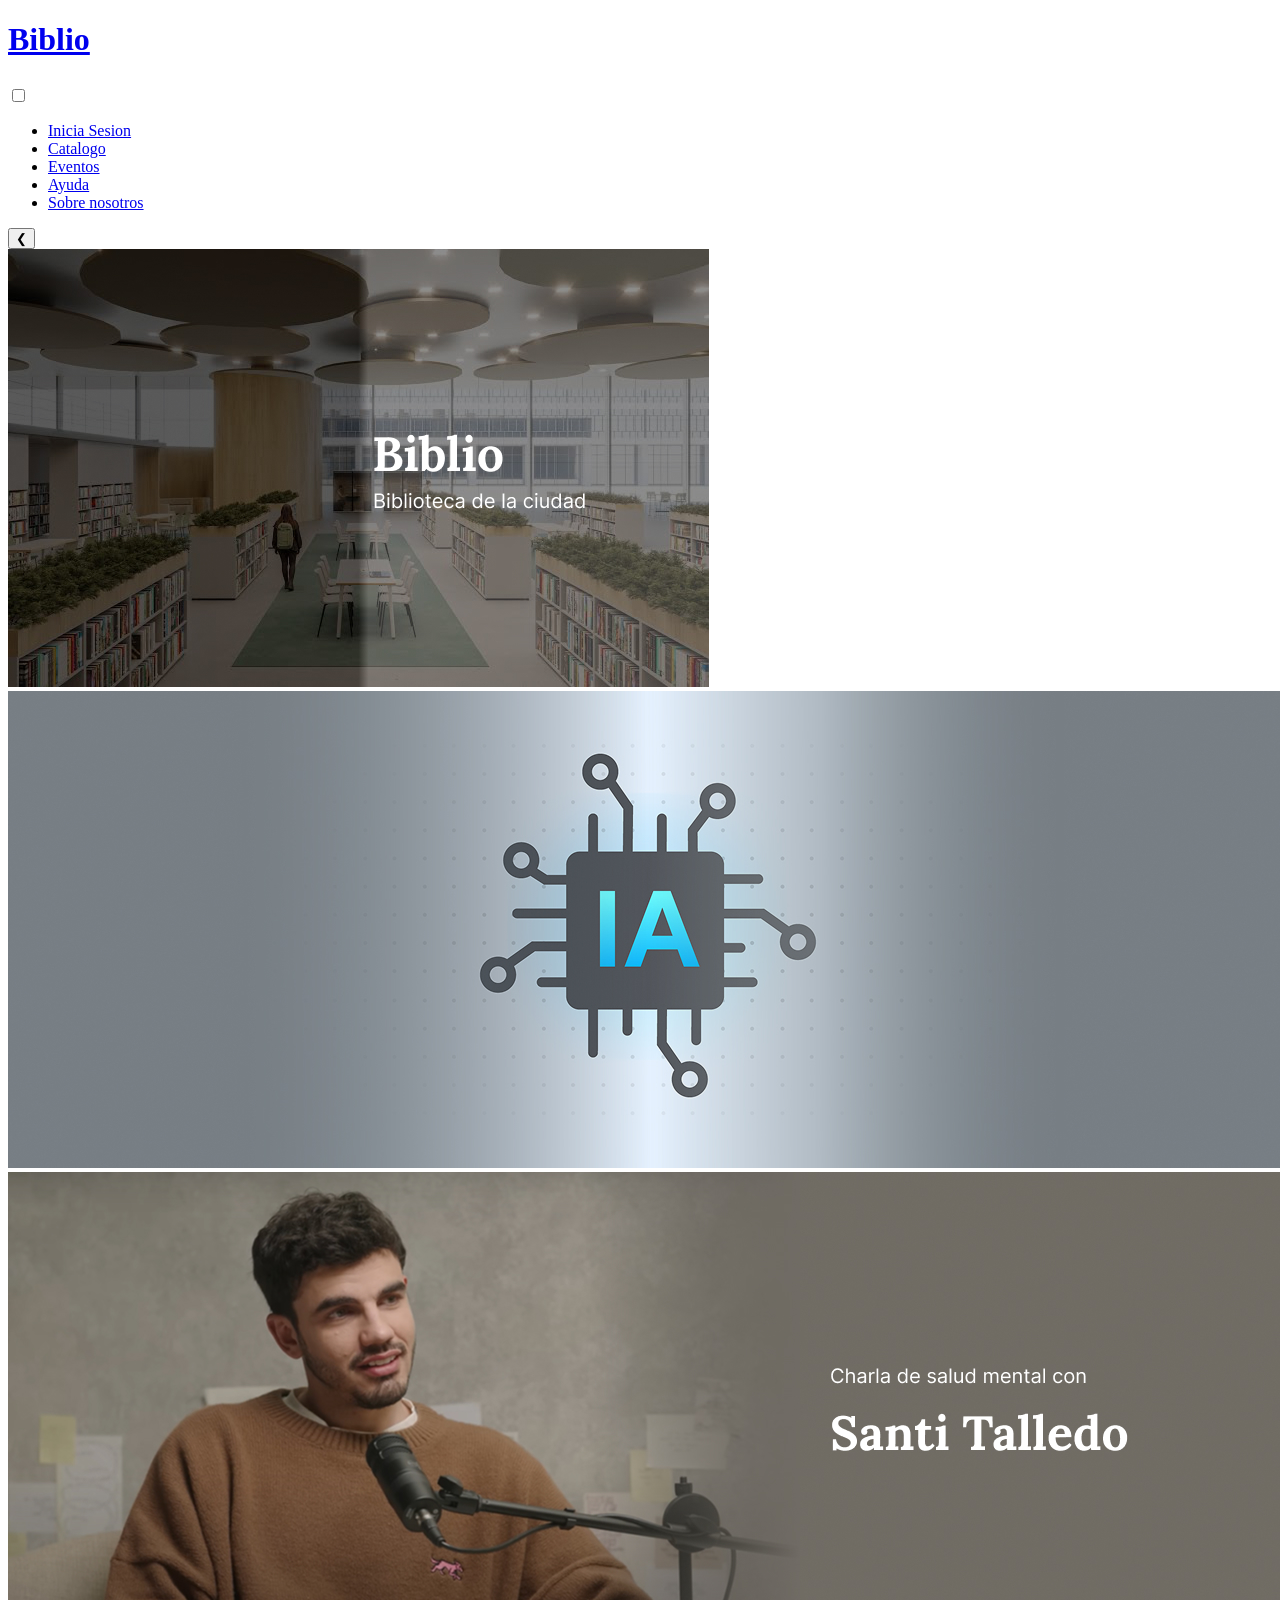
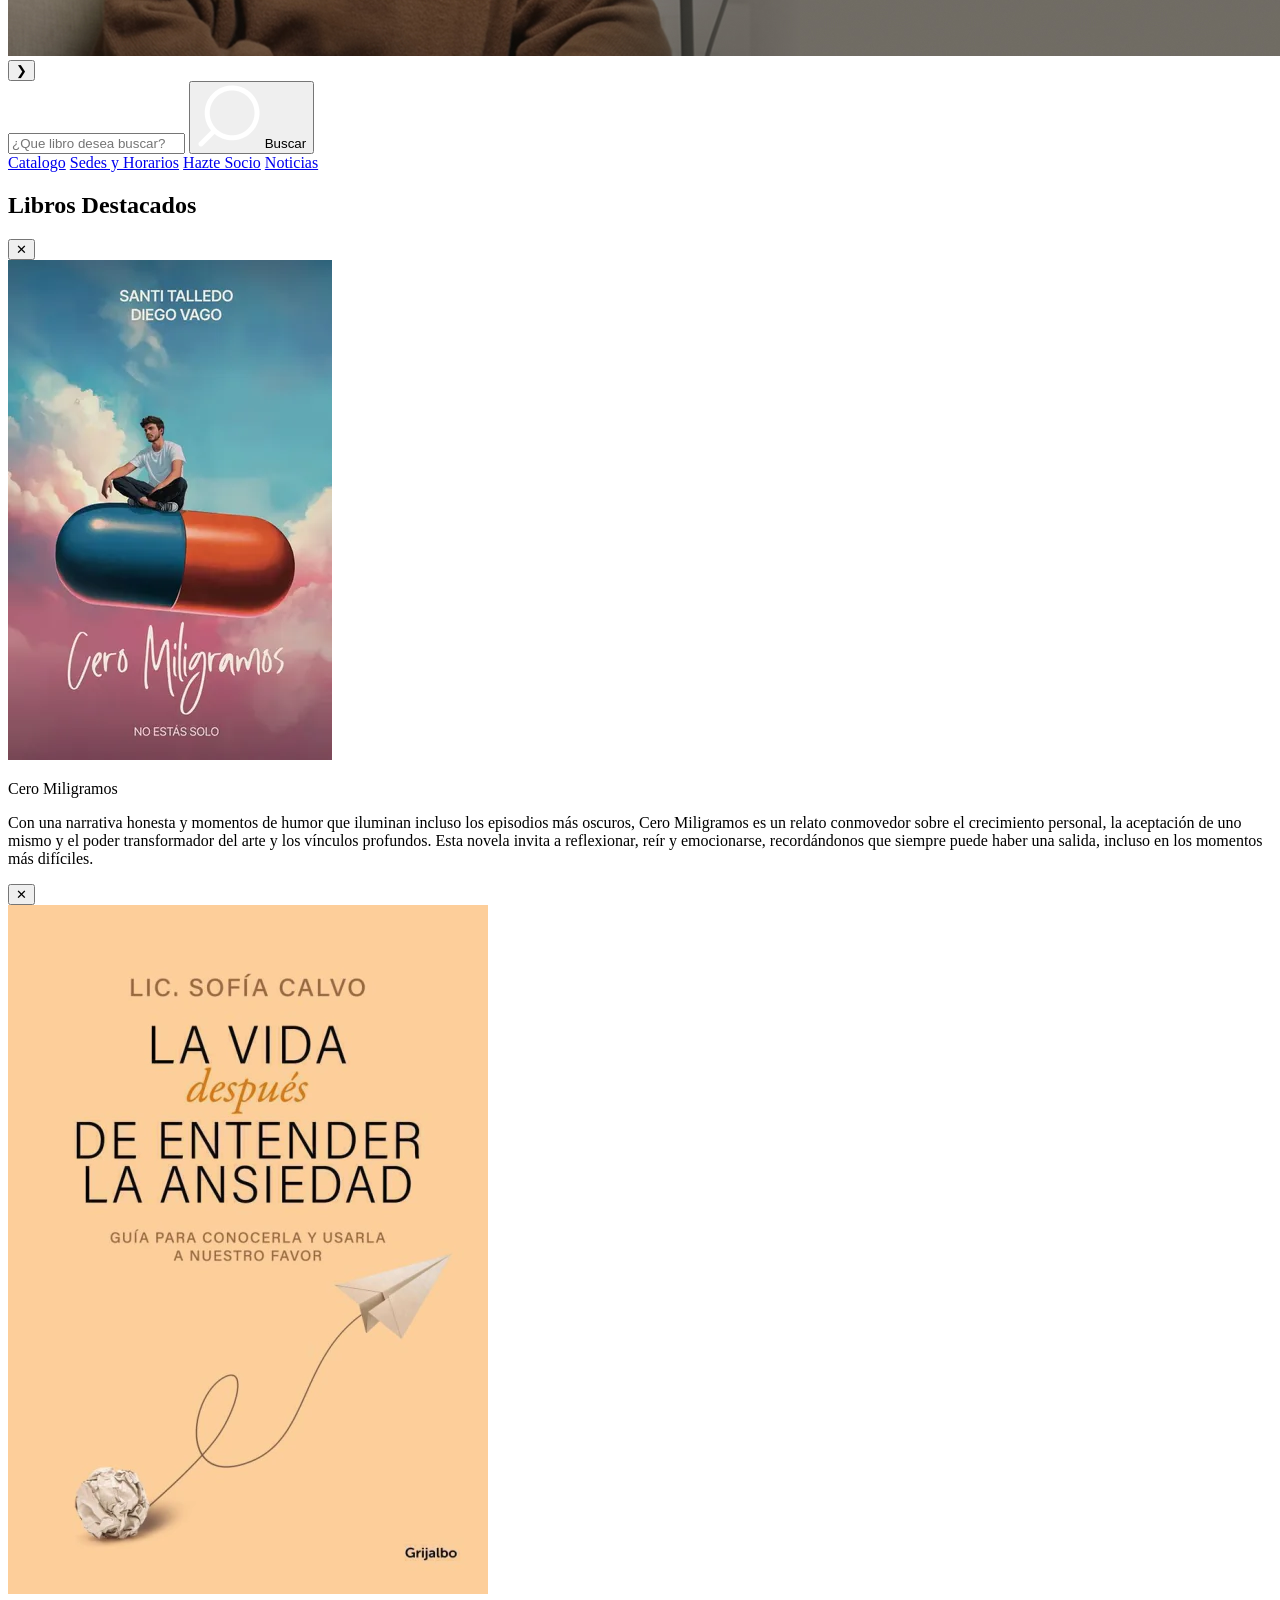
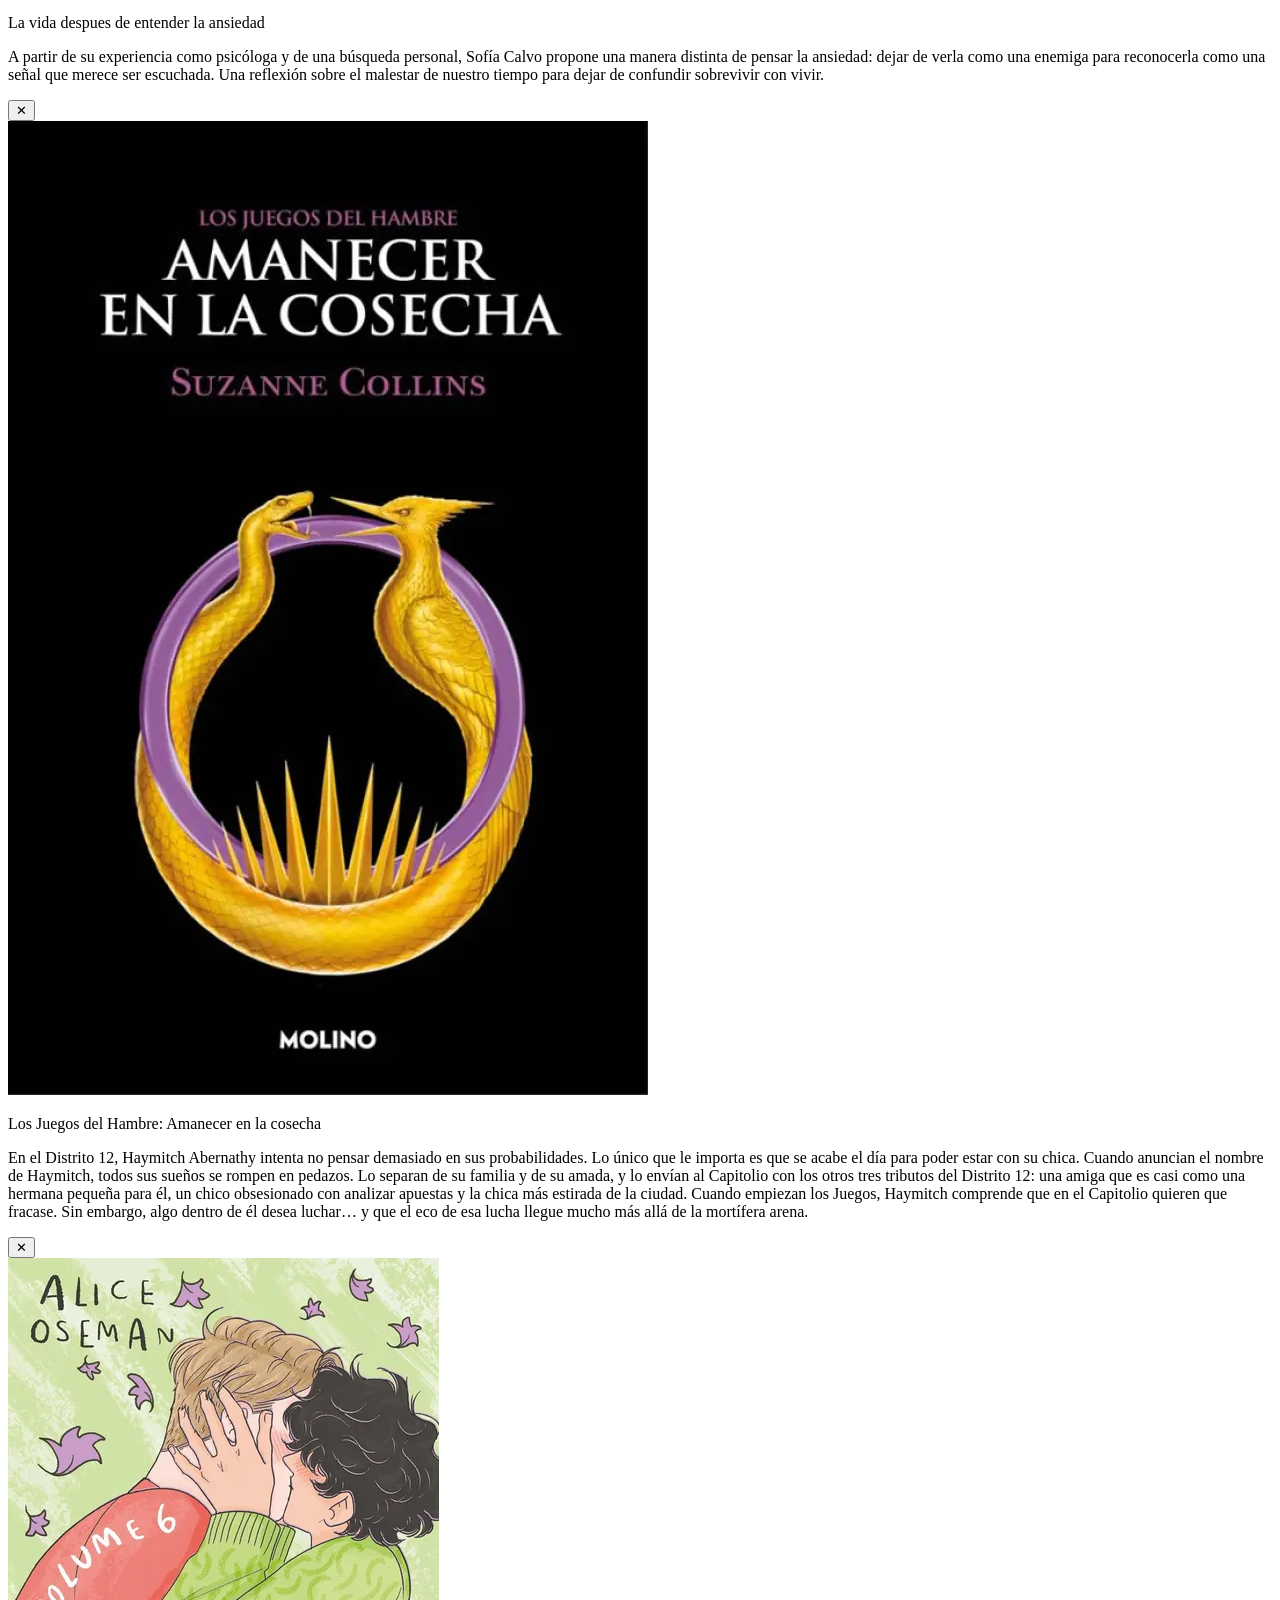
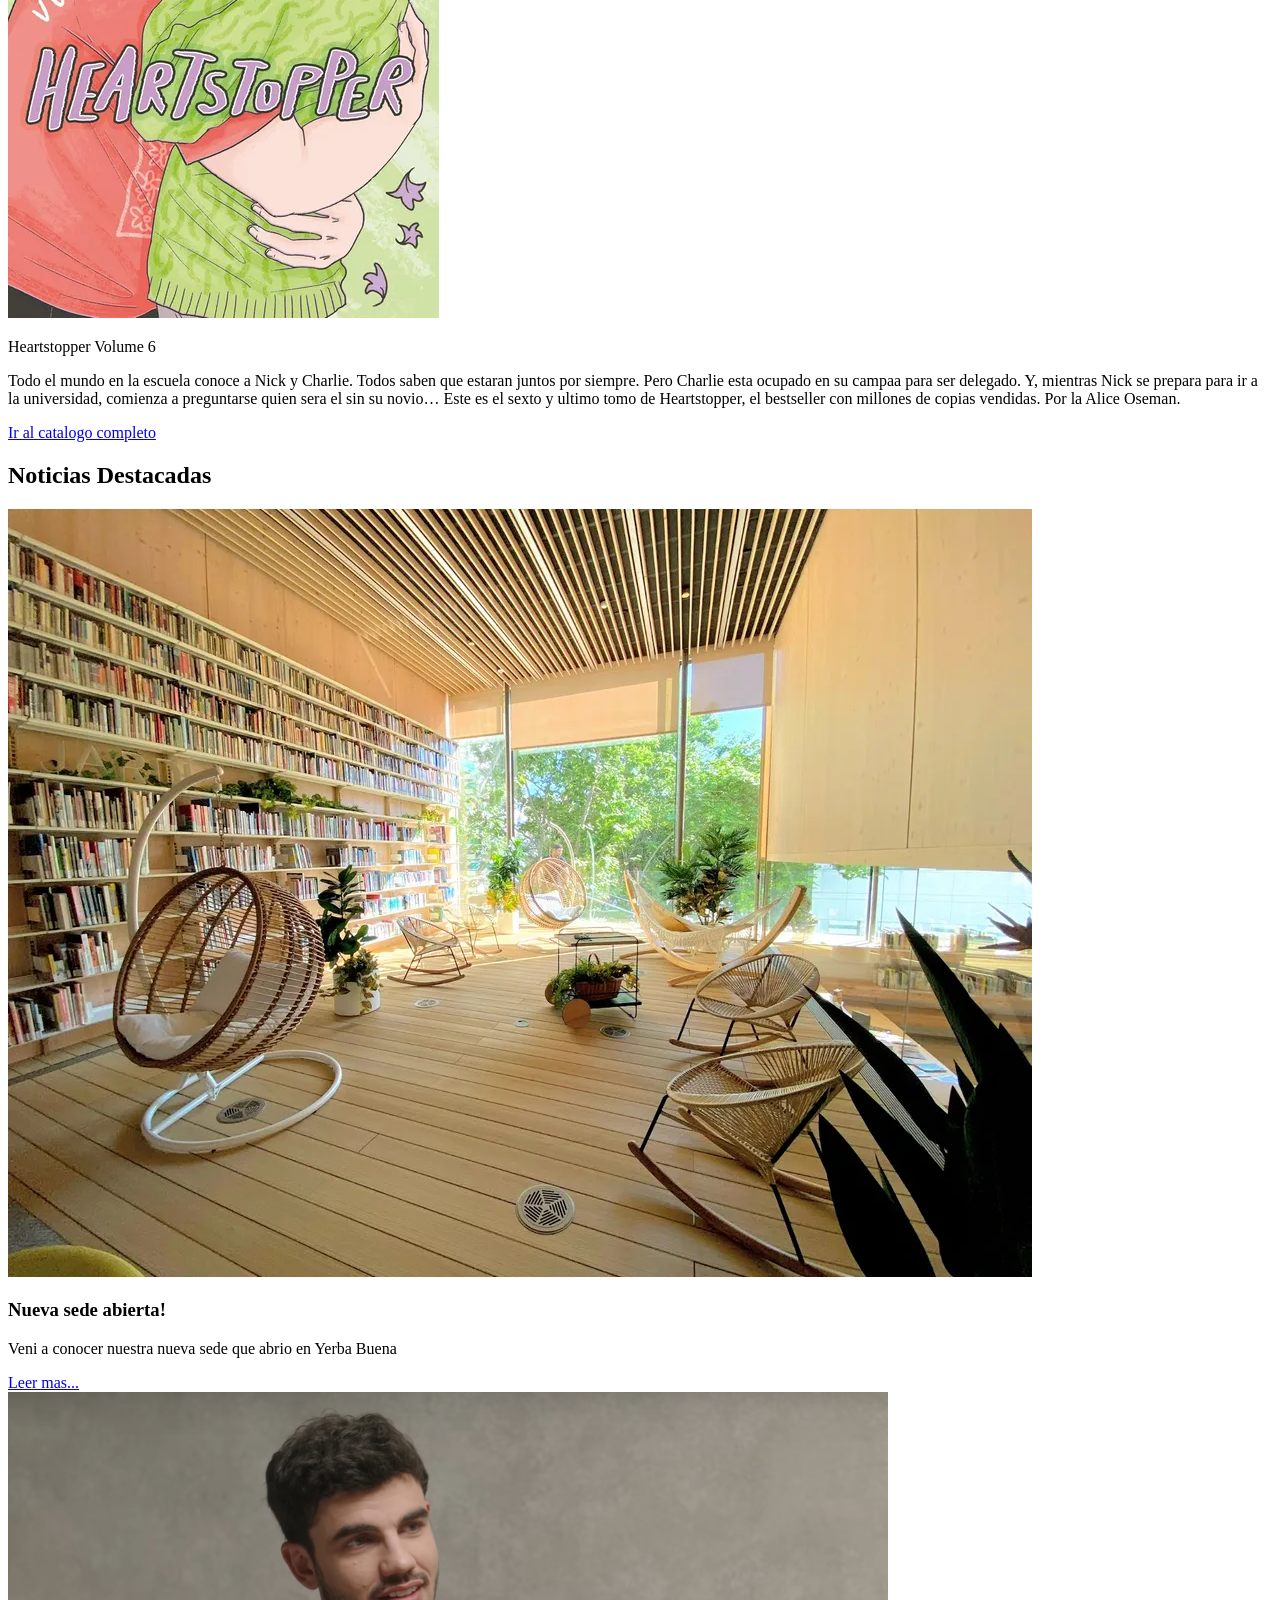
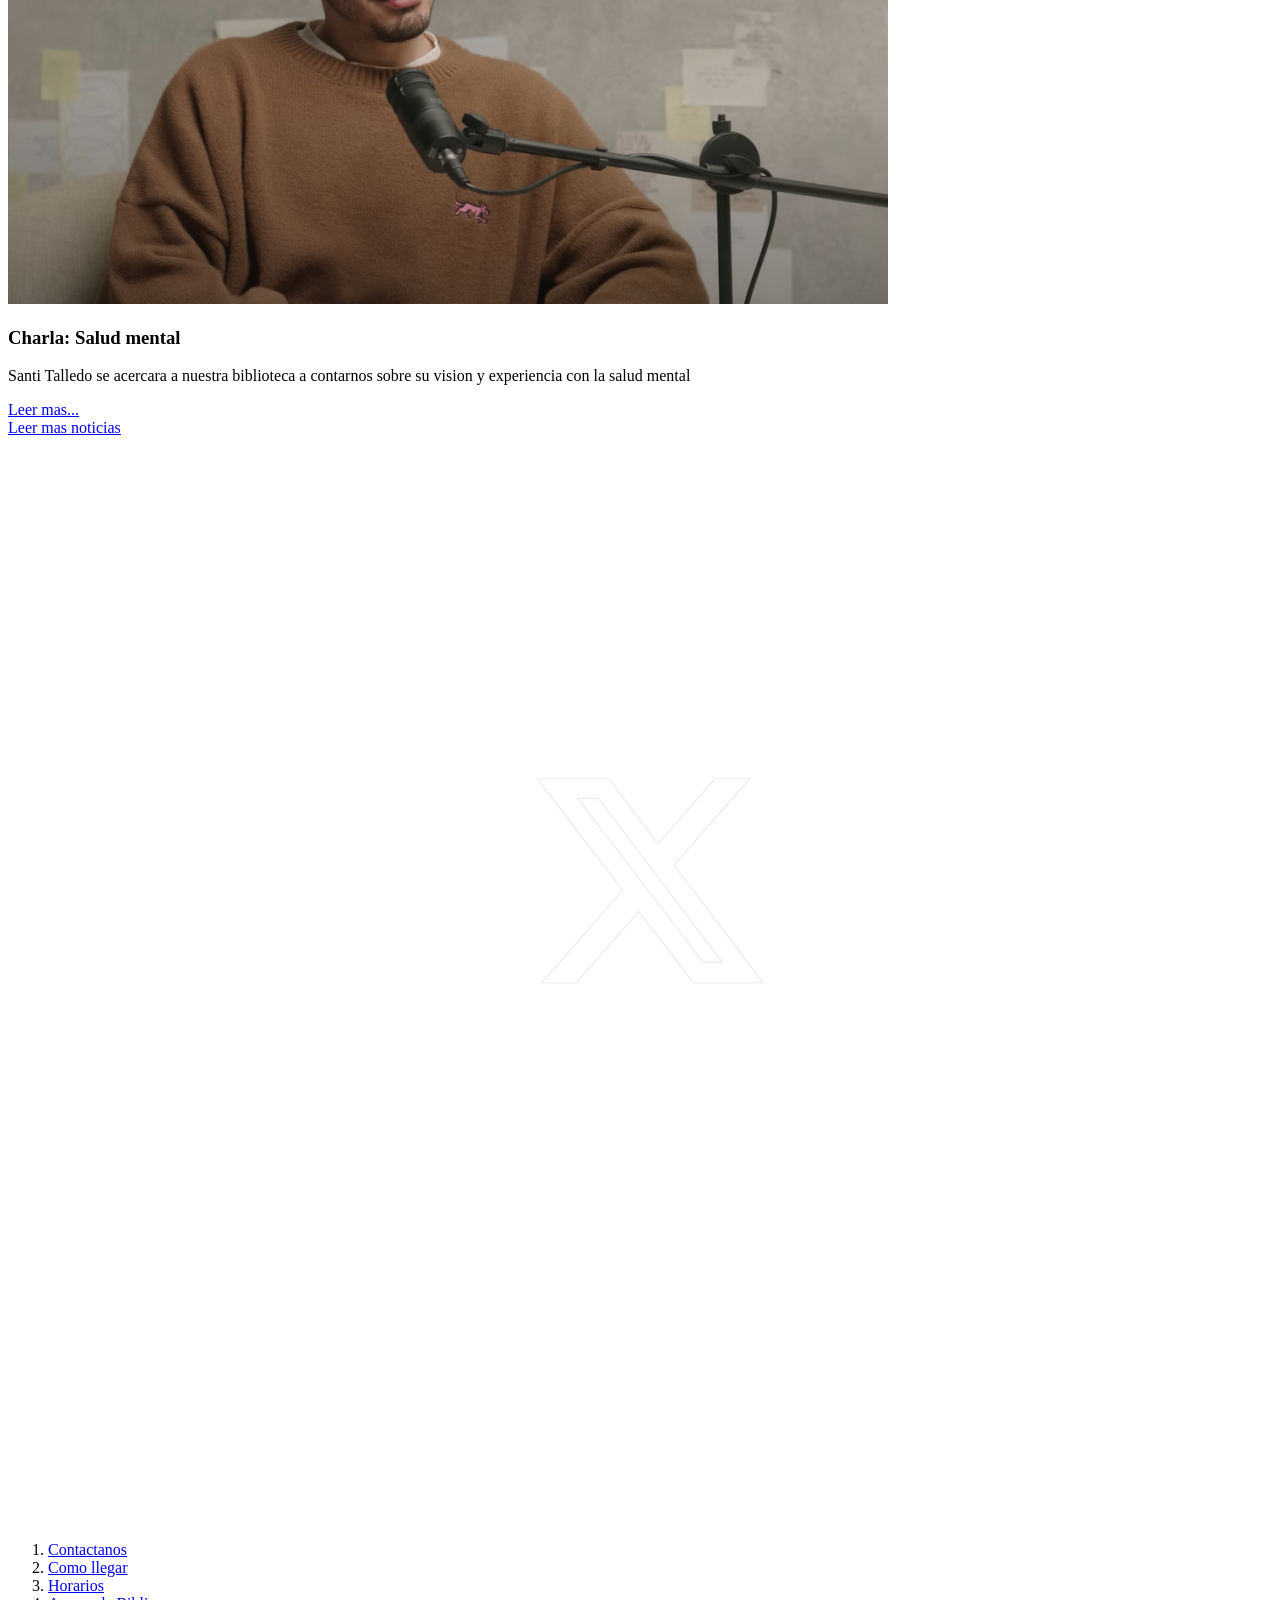
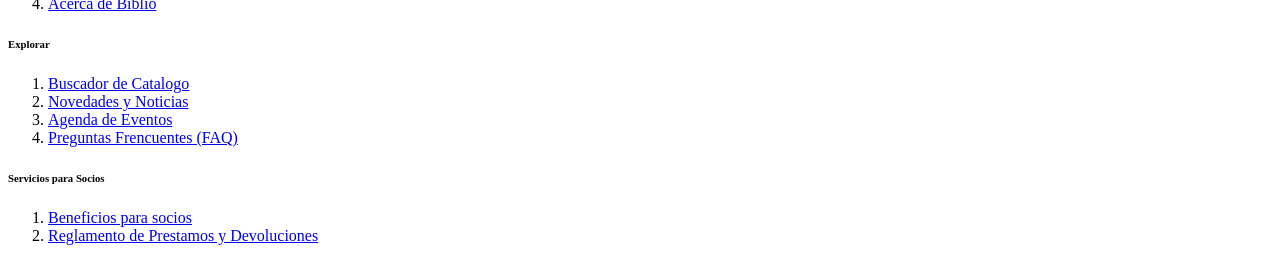
==== index.html @ aae80a94 "Add files via upload" ====
<!DOCTYPE html>
<html lang="es">
<head>
    <meta charset="UTF-8">
    <meta name="viewport" content="width=device-width, initial-scale=1.0">
    <title>Biblio</title>
    <link rel="stylesheet" href="/css/principal.css">
    <script src="/javascript/principal.js" defer></script>
    <link rel="preconnect" href="https://fonts.googleapis.com">
    <link rel="preconnect" href="https://fonts.gstatic.com" crossorigin>
    <link href="https://fonts.googleapis.com/css2?family=Lora:ital,wght@0,400..700;1,400..700&display=swap" rel="stylesheet">
    <link rel="icon" href="/imagenes/iconos/icono.jpeg">
</head>
<body>
    <header class="header">
        <div class="header__logo">
            <h1><a href="principal.html" class="logo__a">Biblio</a></h1>
        </div>
        <input type="checkbox" id="open-menu" class="nav-checkbox">
        <label for="open-menu" class="header__open-nav-button" aria-label="Abrir menú de navegación">
            <image src="/imagenes/iconos/menu.png" alt="Menu" class="menu-icon" aria-hidden="true">
        </label>
        <nav class="header__nav">
            <ul class="nav__list">
                <li><a href="/html/404.html" class="list-item-1">Inicia Sesion</a></li>
                <li><a href="/html/404.html" class="list-item">Catalogo</a></li>
                <li><a href="/html/404.html" class="list-item">Eventos</a></li>
                <li><a href="/html/404.html" class="list-item">Ayuda</a></li>
                <li><a href="/html/404.html" class="list-item">Sobre nosotros</a></li>
            </ul>
        </nav>
    </header>
    <main>
        <section class="main__carrousel">
            <div class="carousel-wrapper">
                <button id="prevBtn" class="carousel-btn left" aria-label="Imagen anterior">❮</button>
                <div class="carousel-container">
                    <div class="carousel-track" id="track">
                        <div class="carousel-slide">
                            <img src="/imagenes/carrusel/Carrusel_Logo.jpg" alt="Logo de la biblioteca Biblio en pantalla destacada">
                        </div>
                        <div class="carousel-slide">
                            <img src="/imagenes/carrusel/Carrusel_IA.jpg" alt="Banner sobre inteligencia artificial y libros">
                        </div>
                        <div class="carousel-slide">
                            <img src="/imagenes/carrusel/Carrusel_Santi.jpg" alt="Promoción de charla especial con Santi Talledo">
                        </div>
                    </div>
                </div>
                <button id="nextBtn" class="carousel-btn right" aria-label="Siguiente Imagen">❯</button>
            </div>
        </section>
        <section class="section__actions">
            <article class="buscador__container">
                <form class="buscador__input">
                    <input type="text" id="searchInput" placeholder="¿Que libro desea buscar?" class="input-buscar" aria-label="Buscar libro en el catálogo">
                    <button type="submit" class="buscador-button" aria-label="Realizar búsqueda">
                        <img src="/imagenes/iconos/search.png" alt="" class="buscador-icon" aria-hidden="true">
                        <span class="web-buscar">Buscar</span>
                    </button>
                </form>
            </article>
            <article class="CTAs">
                <a href="/html/404.html" class="cta__a">Catalogo</a>
                <a href="/html/404.html" class="cta__a">Sedes y Horarios</a>
                <a href="/html/404.html" class="cta__a">Hazte Socio</a>
                <a href="/html/404.html" class="cta__a">Noticias</a>
            </article>
        </section>
        <section class="section__libros">
            <h2>Libros Destacados</h2>
            <article class="libros__grid">
                <div class="grid__item">
                    <button class="close-btn" aria-label="Cerrar detalles del libro">✕</button>
                    <div class="item__img">
                        <img src="/imagenes/libros destacados/cero miligramos.webp" alt="Portada del libro Cero Miligramos" class="grid-libro">
                    </div>
                    <div class="item__info">
                        <p class="titulo-libro">Cero Miligramos</p>
                        <p class="desc-libro">Con una narrativa honesta y momentos de humor que iluminan incluso los episodios más oscuros, Cero Miligramos es un relato conmovedor sobre el crecimiento personal, la aceptación de uno mismo y el poder transformador del arte y los vínculos profundos. Esta novela invita a reflexionar, reír y emocionarse, recordándonos que siempre puede haber una salida, incluso en los momentos más difíciles.</p>
                    </div>
                </div>
                <div class="grid__item">
                    <button class="close-btn" aria-label="Cerrar detalles del libro">✕</button>
                    <div class="item__img">
                        <img src="/imagenes/libros destacados/sofi calvo libro.webp" alt="Portada del libro La vida después de entender la ansiedad" class="grid-libro">
                    </div>
                    <div class="item__info">
                        <p class="titulo-libro">La vida despues de entender la ansiedad</p>
                        <p class="desc-libro">A partir de su experiencia como psicóloga y de una búsqueda personal, Sofía Calvo propone una manera distinta de pensar la ansiedad: dejar de verla como una enemiga para reconocerla como una señal que merece ser escuchada. Una reflexión sobre el malestar de nuestro tiempo para dejar de confundir sobrevivir con vivir.</p>
                    </div>
                </div>
                <div class="grid__item">
                    <button class="close-btn" aria-label="Cerrar detalles del libro">✕</button>
                    <div class="item__img">
                        <img src="/imagenes/libros destacados/los juegos del hambre.webp" alt="Portada del libro Los Juegos del Hambre: Amanecer en la cosecha" class="grid-libro">
                    </div>
                    <div class="item__info">
                        <p class="titulo-libro">Los Juegos del Hambre: Amanecer en la cosecha</p>
                        <p class="desc-libro">En el Distrito 12, Haymitch Abernathy intenta no pensar demasiado en sus probabilidades. Lo único que le importa es que se acabe el día para poder estar con su chica. Cuando anuncian el nombre de Haymitch, todos sus sueños se rompen en pedazos. Lo separan de su familia y de su amada, y lo envían al Capitolio con los otros tres tributos del Distrito 12: una amiga que es casi como una hermana pequeña para él, un chico obsesionado con analizar apuestas y la chica más estirada de la ciudad. Cuando empiezan los Juegos, Haymitch comprende que en el Capitolio quieren que fracase. Sin embargo, algo dentro de él desea luchar… y que el eco de esa lucha llegue mucho más allá de la mortífera arena.</p>
                    </div>
                </div>
                <div class="grid__item">
                    <button class="close-btn" aria-label="Cerrar detalles del libro">✕</button>
                    <div class="item__img">
                        <img src="/imagenes/libros destacados/heartstopper 6.webp" alt="Portada del libro Heartstopper: Volume 6" class="grid-libro">
                    </div>
                    <div class="item__info">
                        <p class="titulo-libro">Heartstopper Volume 6</p>
                        <p class="desc-libro">Todo el mundo en la escuela conoce a Nick y Charlie. Todos saben que estaran juntos por siempre. Pero Charlie esta ocupado en su campaa para ser delegado. Y, mientras Nick se prepara para ir a la universidad, comienza a preguntarse quien sera el sin su novio… Este es el sexto y ultimo tomo de Heartstopper, el bestseller con millones de copias vendidas. Por la Alice Oseman.</p>
                    </div>
                </div>
                <div class="grid__item grid__item--catalogo">
                    <a href="/html/404.html" class="noticias__a">Ir al catalogo completo</a>
                </div>
            </article>
        </section>
        <section class="section__news">
            <h2>Noticias Destacadas</h2>
            <div class="news__container">
                <article class="noticia-1">
                    <div class="noticia-1__img">
                        <img src="/imagenes/noticias/biblioteca moderna.webp" alt="Interior moderno de la nueva sede de la biblioteca" class="img__not1">
                    </div>
                    <div class="noticia1__desc">
                        <h3>Nueva sede abierta!</h3>
                        <p>Veni a conocer nuestra nueva sede que abrio en Yerba Buena</p>
                        <a href="/404.html" class="noticia1__a">Leer mas...</a>
                    </div>
                </article>
                <article class="noticia-2">
                    <div class="noticia-2__img">
                        <img src="/imagenes/noticias/santitalledo.png" alt="Santi Talledo dando una charla" class="img__not2">
                    </div>
                    <div class="noticia2__desc">
                        <h3>Charla: Salud mental</h3>
                        <p>Santi Talledo se acercara a nuestra biblioteca a contarnos sobre su vision y experiencia con la salud mental</p>
                        <a href="/html/404.html" class="noticia2__a">Leer mas...</a>
                    </div>
                </article>
            </div>
            <div class="contenedor__a">
                <a href="/html/404.html" class="noticias__a">Leer mas noticias</a>
            </div>
        </section>
    </main>
    <footer>
        <div class="footer__logo">
            <img src="/imagenes/iconos/logo-footer.png" alt="Logotipo institucional de Biblio">
        </div>
        <div class="footer__redes">
                <img src="/imagenes/redes/facebook_logo(white).png" alt="Logotipo deFacebook" class="redes">
                <img src="/imagenes/redes/X_logo(white).png" alt="Logotipo de X" class="redes">
                <img src="/imagenes/redes/instagram_logo(white).png" alt="Logotipo de Instagram" class="redes">
                <img src="/imagenes/redes/tiktok_logo(white).png" alt="Logotipo de Tiktok" class="redes">
        </div>
        <div class="footer__info">
            <div class="info__a">
                <ol>
                    <li><a href="/html/404.html" class="footer-a">Contactanos</a></li>
                    <li><a href="/html/404.html" class="footer-a">Como llegar</a></li>
                    <li><a href="/html/404.html" class="footer-a">Horarios</a></li>
                    <li><a href="/html/404.html" class="footer-a">Acerca de Biblio</a></li>
                </ol>
            </div>
            <div class="info-container">
                <div class="info__a2">
                    <h6>Explorar</h6>
                    <ol>
                        <li><a href="/html/404.html" class="footer-a">Buscador de Catalogo</a></li>
                        <li><a href="/html/404.html" class="footer-a">Novedades y Noticias</a></li>
                        <li><a href="/html/404.html" class="footer-a">Agenda de Eventos</a></li>
                        <li><a href="/html/404.html" class="footer-a">Preguntas Frencuentes (FAQ)</a></li>
                    </ol>
                </div>
                <div class="info__a3">
                    <h6>Servicios para Socios</h6>
                    <ol>
                        <li><a href="/html/404.html" class="footer-a">Beneficios para socios</a></li>
                        <li><a href="/html/404.html" class="footer-a">Reglamento de Prestamos y Devoluciones</a></li>
                    </ol>
                </div>
            </div>
        </div>
    </footer>
</body>
</html>
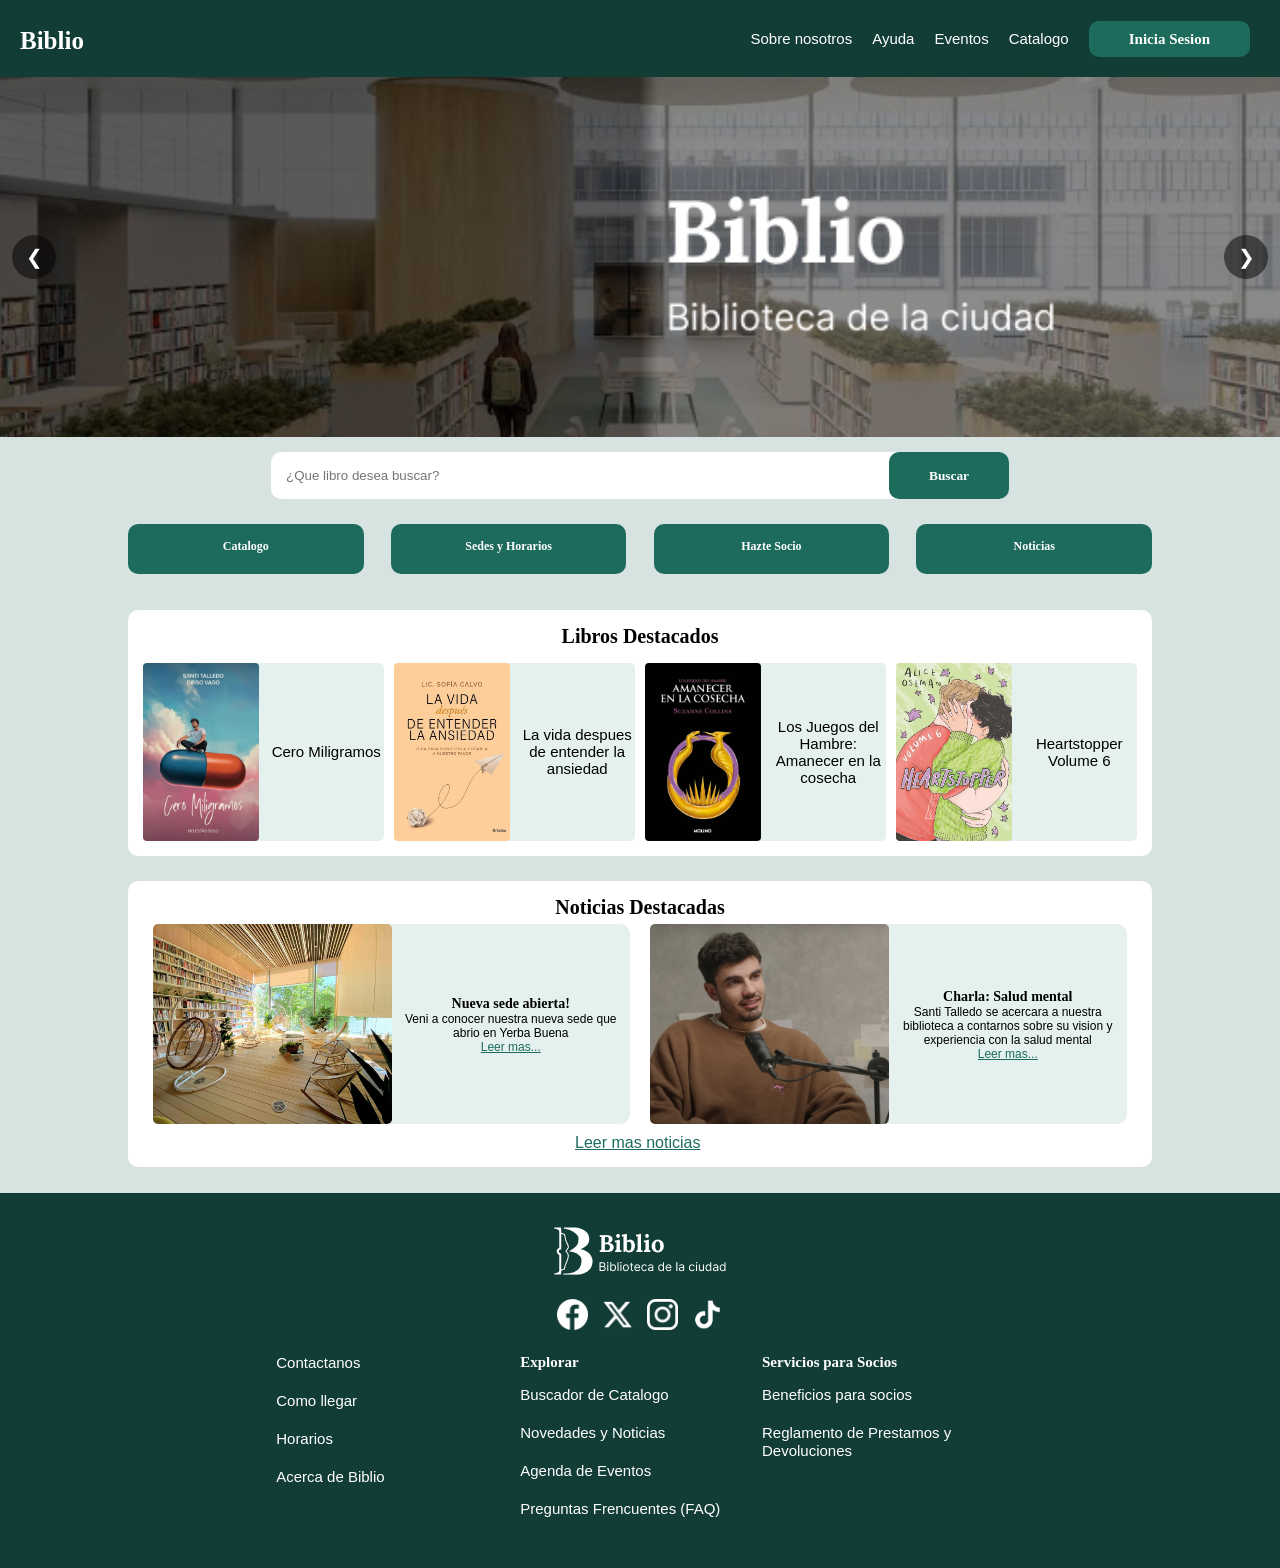
==== commit fc7228a6: "Update CSS and JS file paths in index.html" ====
--- a/index.html
+++ b/index.html
@@ -4,8 +4,8 @@
     <meta charset="UTF-8">
     <meta name="viewport" content="width=device-width, initial-scale=1.0">
     <title>Biblio</title>
-    <link rel="stylesheet" href="/css/principal.css">
-    <script src="/javascript/principal.js" defer></script>
+    <link rel="stylesheet" href="/principal.css">
+    <script src="/principal.js" defer></script>
     <link rel="preconnect" href="https://fonts.googleapis.com">
     <link rel="preconnect" href="https://fonts.gstatic.com" crossorigin>
     <link href="https://fonts.googleapis.com/css2?family=Lora:ital,wght@0,400..700;1,400..700&display=swap" rel="stylesheet">
@@ -184,4 +184,4 @@
         </div>
     </footer>
 </body>
-</html>+</html>
--- a/principal.css
+++ b/principal.css
@@ -0,0 +1,566 @@
+* {
+    box-sizing: border-box;
+    margin: 0;
+    padding: 0;
+}
+body {
+    background-color: #D7E3E1;
+}
+
+/* --- HEADER --- */
+.header {
+    background-color: #123C36;
+    padding: 20px;
+    display: flex;
+    justify-content: space-between;
+    align-items: center;
+    position: sticky; 
+    top: 0;
+    z-index: 4000;
+    width: 100%;
+    position: relative; 
+}
+.logo__a {
+    text-decoration: none;
+    color: white;
+    font-size: 35px;
+    font-family: 'Lora', serif;
+    z-index: 200;
+}
+
+/* --- NAVEGACION --- */
+.header__open-nav-button {
+    width: 30px;
+    height: 30px;
+    position: absolute;
+    right: 30px;
+    top: 50%;
+    transform: translateY(-50%);
+    z-index: 4100;
+    cursor: pointer;
+}
+.menu-icon {
+    width: 100%;
+    height: 100%;
+    object-fit: contain;
+}
+.header__nav {
+    display: none;
+}
+.nav-checkbox {
+    display: none;
+}
+.nav-checkbox:checked ~ .header__nav {
+    display: flex;
+    background-color: #123C36;
+    position: fixed;
+    height: calc(100vh - 60px);
+    width: 100vw;
+    top: 60px;
+    left: 0;
+    z-index: 3500;              
+    overflow-y: auto;
+}
+.nav__list {
+    list-style: none;
+    display: flex;
+    flex-direction: column;
+    align-items: center;
+    margin: auto;
+    height: 40vh;
+    font-family: Arial, sans-serif;
+    justify-content: space-around;
+}
+.list-item, .list-item-1 {
+    color: white;
+    text-decoration: none;
+    font-size: 20px;
+}
+.list-item-1 {
+    font-family: 'Lora', serif;
+    font-weight: bold;
+    background-color: #1D6B5C;
+    padding: 15px 60px;
+    border-radius: 10px;
+}
+
+/* --- MAIN CARROUSEL --- */
+.carousel-wrapper {
+    position: relative;
+    max-width: 100%;
+    margin: 0 auto;
+    z-index: 1;
+}
+.carousel-container {
+    width: 100%;
+    overflow: hidden;
+}
+.carousel-track {
+    display: flex;
+    overflow-x: auto;
+    scroll-snap-type: x mandatory;
+    scroll-behavior: smooth;
+    scrollbar-width: none;
+    -ms-overflow-style: none;
+}
+.carousel-track::-webkit-scrollbar {
+    display: none;
+}
+.carousel-slide {
+    flex: 0 0 100%;
+    scroll-snap-align: start;
+    width: 100%;
+}
+.carousel-slide img {
+    width: 100%;
+    height: 250px;
+    object-fit: cover;
+    background-position: center;
+    display: block;
+}
+.carousel-btn {
+    position: absolute;
+    top: 50%;
+    transform: translateY(-50%);
+    background-color: rgba(0, 0, 0, 0.5);
+    color: #ffffff;
+    border: none;
+    font-size: 20px;
+    width: 44px;
+    height: 44px;
+    border-radius: 50%;
+    cursor: pointer;
+    display: flex;
+    align-items: center;
+    justify-content: center;
+    transition: background-color 0.3s ease, transform 0.2s ease;
+    z-index: 10;
+}
+.carousel-btn:hover {
+    background-color: rgba(0, 0, 0, 0.8);
+    transform: translateY(-50%) scale(1.05);
+}
+.carousel-btn.left {
+    left: 12px;
+}
+.carousel-btn.right {
+    right: 12px; 
+}
+
+/* --- MAIN CTA BUSQUEDA --- */
+.buscador__container {
+    position: relative;
+}
+.input-buscar {
+    width: 90%;
+    padding: 15px;
+    border-radius: 10px;
+    border: none;
+    margin: 15px;
+    height: 47px;
+}
+.buscador-button {
+    position: absolute;
+    top: 15px;
+    right: 15px;
+    width: 47px;
+    height: 47px;
+    background-color: #1D6B5C;
+    border: none;
+    border-radius: 10px;
+    cursor: pointer;
+    display: flex;
+    align-items: center;
+    justify-content: center;
+}
+.buscador-icon {
+    width: 27px;
+    height: 27px;
+}
+.web-buscar {
+    display: none;
+}
+
+/* --- MAIN CTA BOTONES --- */
+.CTAs {
+    display: flex;
+    flex-direction: column;
+    align-items: center;
+    margin: auto;
+}
+.cta__a {
+    font-family: 'Lora', serif;
+    font-size: 20px;
+    font-weight: bold;
+    background-color: #1D6B5C;
+    color: white;
+    text-decoration: none;
+    width: 90%;
+    min-height: 50px;
+    margin: 10px 0;
+    border-radius: 10px;
+    text-align: center;
+    padding-top: 10px;
+}
+
+/* --- MAIN LIBROS DESTACADOS --- */
+.section__libros, .section__news {
+    background-color: white;
+    width: 92%;
+    margin: auto;
+    padding: 15px;
+    border-radius: 10px;
+    margin-top: 2%;
+    margin-bottom: 2%;
+}
+h2 {
+    font-family: 'Lora', serif;
+    font-size: 20px;
+    text-align: center;
+    padding-bottom: 5px;
+}
+.libros__grid {
+    margin: auto;
+    width: 100%;
+    display: grid;
+    grid-template-columns: 1fr 1fr;
+    grid-template-rows: 1fr 1fr;
+    gap: 10px;
+    margin-top: 10px;
+}
+.grid__item {
+    background-color: #E4F1EE;
+    border-radius: 5px;
+    display: flex;
+    align-items: center;
+    gap: 10px;
+    position: relative; 
+    cursor: pointer;
+    transition: all 0.3s ease;
+}
+.grid__item--catalogo {
+    text-align: center;
+    justify-content: center;
+    align-content: center;
+    font-size: 10px;
+    display: none;
+}
+.close-btn {
+    display: none;
+    position: absolute;
+    top: 8px;
+    right: 8px;
+    background-color: transparent;
+    border: none;
+    width: 24px;
+    height: 24px;
+    font-size: 20px;
+    color: #1D6B5C;
+    cursor: pointer;
+    z-index: 5;
+}
+.grid-libro {
+    width: 100%;
+    height: 100%;
+    object-fit: cover;
+    border-radius: 4px;
+}
+.titulo-libro, .desc-libro {
+    font-family: Arial, sans-serif;
+    font-size: 12px;
+    text-align: center;
+    width: 100%;
+}
+.titulo-libro {
+    align-content: center;
+}
+.item__img, .item__info {
+    width: 50%;
+    height: 100%;
+    display: flex;
+}
+.desc-libro {
+    padding-top: 10px;
+    display: none;
+}
+.grid__item.expanded {
+    grid-row-start: 1;
+    grid-row-end: 3;
+    grid-column-start: 1;
+    grid-column-end: 3;
+    .desc-libro{
+        display: block;
+    }
+    .item__info{
+        flex-direction: column;
+        justify-content: center;
+    }
+    .close-btn{
+        display: flex;
+        align-items: center;
+        justify-content: center;
+    }
+}
+.libros__grid:has(.grid__item.expanded) .grid__item--catalogo {
+    display: flex;
+}
+
+/* --- MAIN NOTICIAS DESTACADAS --- */
+
+.noticia-1, .noticia-2{
+    margin: 15px 0;
+    width: 100%;
+    height: 150px;
+    background-color: #E4F1EE;
+    border-radius: 10px;
+    display: flex;
+}
+.noticia-1__img, .noticia-2__img{
+    width: 50%;
+    height: 100%;
+    display: inline-block;
+}
+.noticia2__desc, .noticia1__desc{
+    width: 50%;
+    font-family: Arial, serif;
+    font-size: 12px;
+    display: inline-block;
+    padding: 10px;
+    text-align: center;
+    align-content: center;
+}
+h3{
+    font-family: 'Lora';
+}
+.noticia1__a, .noticia2__a{
+    color:#1D6B5C;
+}
+.contenedor__a{
+    width: 130px;
+    margin: auto;
+    color:#1D6B5C;
+}
+.noticias__a{
+    font-family: Arial, sans-serif;
+    color:#1D6B5C;
+    text-align: center;
+}
+.img__not2, .img__not1{
+    width: 100%;
+    height: 100%;
+    object-fit: cover;
+    border-radius: 5px;
+}
+
+/* ---  FOOTER --- */
+
+footer{
+    background-color: #123C36;
+    display:flex;
+    flex-direction: column;
+    padding: 30px;
+}
+.footer__logo{
+    margin: auto;
+}
+.footer__redes{
+    margin: auto;
+    padding: 20px 0;
+}
+.redes{
+    width: 31px;
+    height: 31px;
+    margin-left: 5px;
+    margin-right: 5px;
+}
+ol{
+    list-style: none;
+}
+ol>li{
+    padding-bottom: 20px;
+}
+h6{
+    color: white;
+    font-family: 'Lora';
+    font-size: 15px;
+    padding-bottom: 15px;
+}
+.footer-a{
+    color: white;
+    text-decoration: none;
+    font-family: Arial;
+    font-size: 15px;
+}
+.info-container{
+    display: flex;
+}
+.info__a2, .info__a3{
+    width: 50%;
+}
+
+/* --- PAGINA 404 --- */
+
+.titulo-aviso{
+    font-size: 30px;
+    padding-top: 30px;
+}
+.texto-aviso{
+    font-family: Arial;
+    font-size: 15px;
+    text-align: center;
+    padding: 30px 80px;
+}
+.contenedor__img-herramienta{
+    height: 80px;
+    width: 80px;
+    margin: auto;
+    margin-bottom: 30px;
+}
+.img-herramienta{
+    width: 100%;
+    height: 100%;
+}
+
+/* --- MEDIA QUERIES --- */
+
+@media (min-width: 500px){
+    .input-buscar{
+        width: 93%;
+    }
+}
+
+@media (min-width: 768px){
+
+    /* --- HEADER --- */
+
+    .logo__a{
+        font-size: 25px;
+    }
+    
+    /* --- NAVEGACION --- */
+
+    .header__nav{
+    display: block;
+    }
+
+    .nav-checkbox, .header__open-nav-button{
+        display: none;
+    }
+    .nav__bar{
+        display: block;
+        display: flex;
+    }
+    .nav__list{
+        flex-direction: row-reverse;
+        height: 100%;
+    }
+    .list-item, .list-item-1{
+        margin: 0 10px;
+        font-size: 15px;
+    }
+    .list-item-1{
+        padding: 10px 40px;
+    }
+    .list-item-1:hover{
+        background-color:#297e6d;
+    }
+
+    /* --- CAROUSEL --- */
+
+    .carousel-slide img{
+        height: 360px;
+    }
+
+    /* --- BUSQUEDA --- */
+
+    .buscador__input{
+        width: 60%;
+        margin: auto;
+        display: flex;
+        position: relative;
+    }
+    .input-buscar{
+        width: 100%;
+    }
+    .buscador-icon{
+        display: none;
+    }
+    .web-buscar{
+        display:block;
+        font-family: 'Lora';
+        font-weight: bold;
+        color: white;
+    }
+    .buscador-button{
+        width: 120px;
+        position: absolute;
+    }
+
+    /* --- CTA ---*/
+
+    .CTAs{
+        width: 80%;
+        flex-direction: row;
+        justify-content: space-between;
+    }
+    .cta__a{
+        padding-top: 15px;
+        font-size: 12px;
+        width: 23%;
+    }
+
+    /* --- LIBROS DESTACADOS --- */
+
+    .section__libros, .section__news{
+        width: 80%;
+    }
+    .libros__grid{
+        grid-template-columns: repeat(4, 1fr);
+        grid-template-rows: 1fr;
+    }
+    .titulo-libro, .desc-libro{
+        font-size: 15px;
+    }
+    .grid__item>a{
+        font-size: 15px;
+    }
+
+    /* --- NOTICIAS DESTACADAS --- */
+
+    .news__container{
+        display: flex;
+        flex-direction: row;
+        height: 200px;
+    }
+    .noticia-1, .noticia-2{
+        width: 50%;
+        margin: 0 10px;
+        height: 100%;
+    }
+    .contenedor__a{
+        margin-top: 10px;
+    }
+
+    /* --- FOOTER --- */
+
+    .footer__info{
+        margin: auto;
+        width: 80%;
+        display: flex;
+        flex-direction: row;
+        justify-content: center;
+    }
+    .info__a2, .info__a3{
+        width: 100%;
+    }
+    .info__a{
+        width:25%;
+    }
+
+    /* --- PAGINA 404 --- */
+
+    .contenedor__img-herramienta{
+        margin-bottom: 44px;
+    }
+
+}
